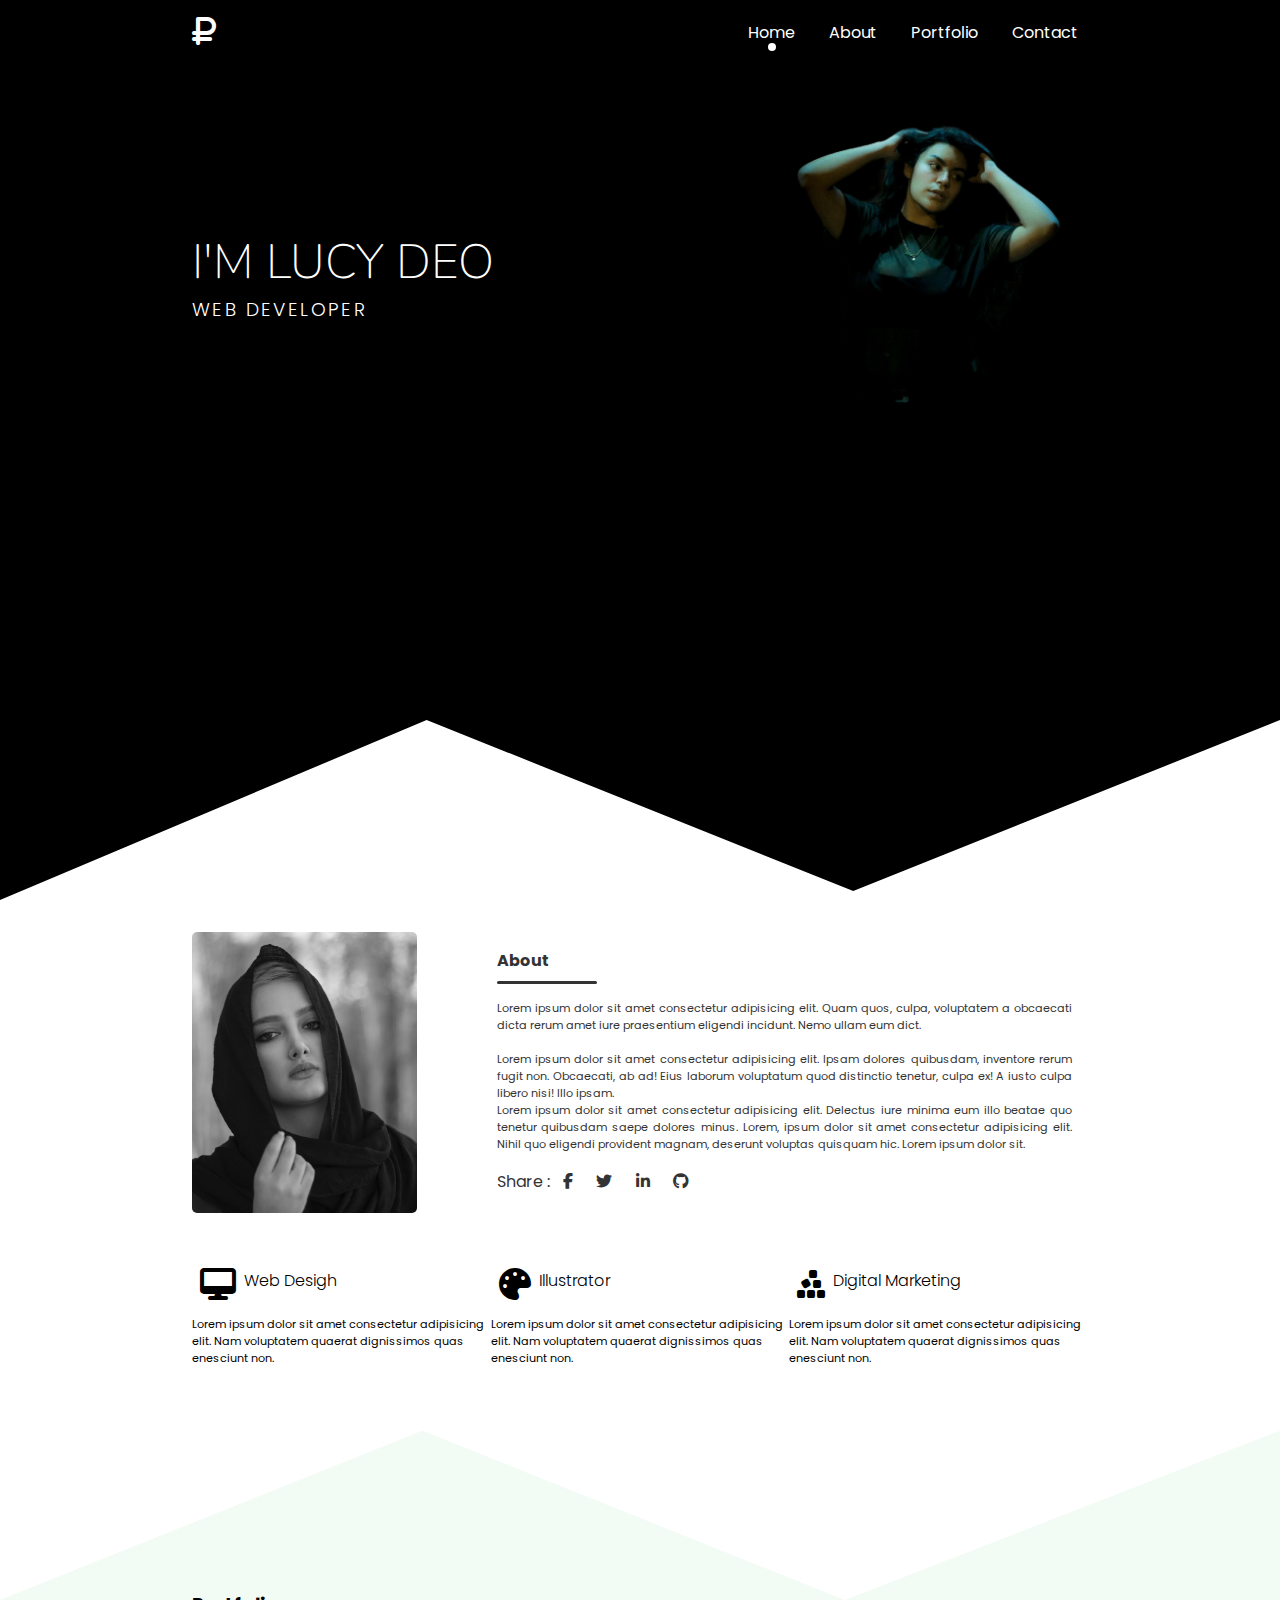
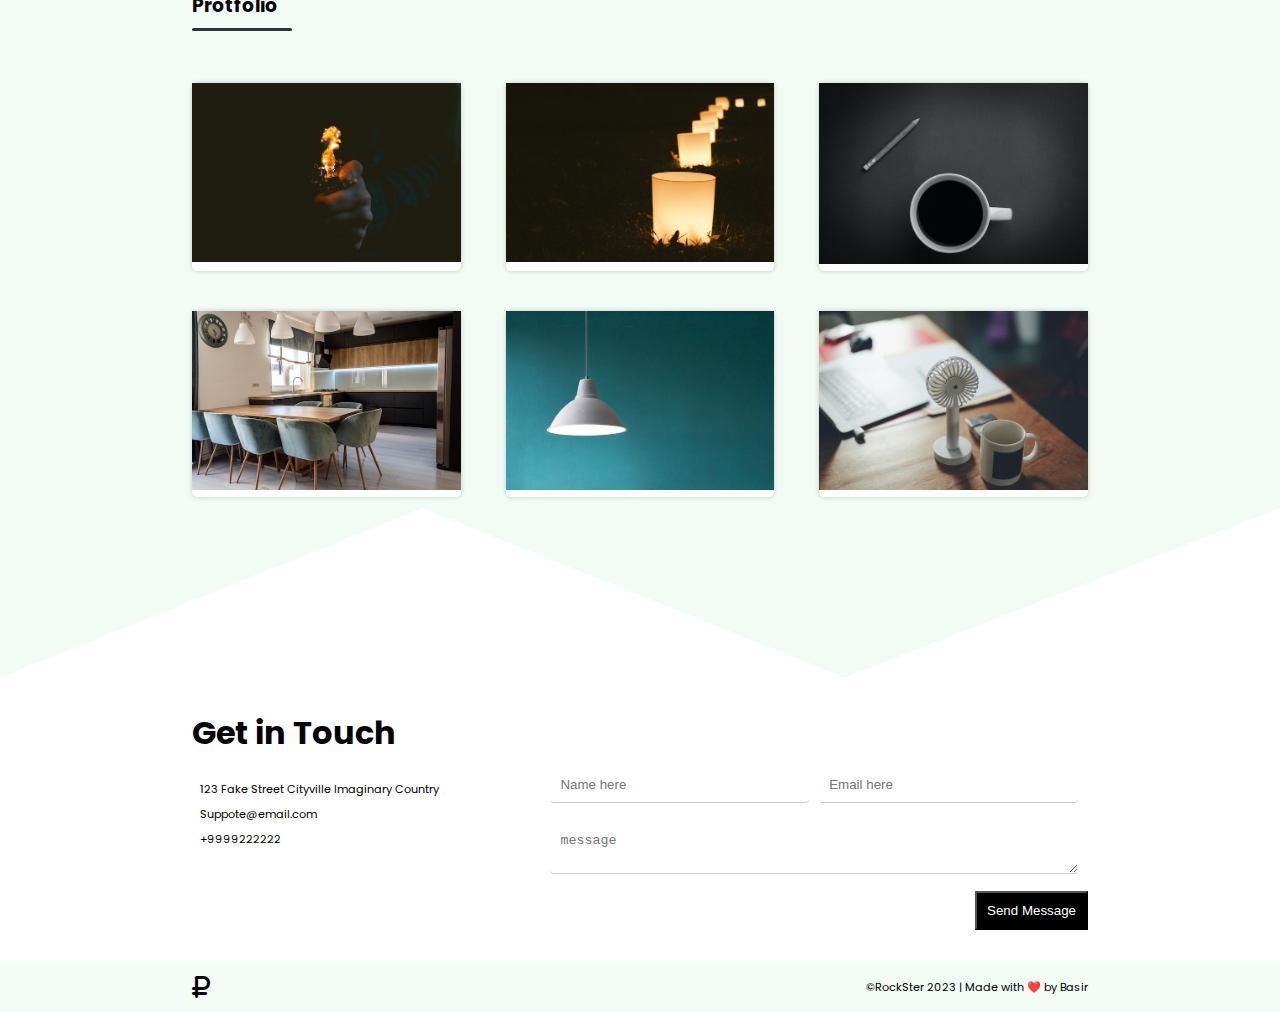
==== index.html @ d9bcf78c "Working for resposiveness" ====
<!DOCTYPE html>
<html lang="en">
  <head>
    <meta charset="UTF-8" />
    <meta http-equiv="X-UA-Compatible" content="IE=edge" />
    <meta name="viewport" content="width=device-width, initial-scale=1.0" />
    <link
      rel="stylesheet"
      href="https://cdnjs.cloudflare.com/ajax/libs/font-awesome/6.4.0/css/all.min.css"
    />
    <link rel="stylesheet" href="style.css" />
    <title>Document</title>
  </head>
  <body>
    <div class="container">
      <header>
        <section class="header-container">
          <div class="header-content">
            <nav>
              <div class="logo">
                <i class="fa-solid fa-ruble-sign"></i>
              </div>
              <ul class="menu">
                <li><a href="#" class="active">Home</a></li>
                <li><a href="about.html">About</a></li>
                <li><a href="#">Portfolio</a></li>
                <li><a href="#">Contact</a></li>
              </ul>
            </nav>

            <!-- Banner -->
            <div class="banner">
              <div class="intro">
                <h1>I'M LUCY DEO</h1>
                <h3>WEB DEVELOPER</h3>
              </div>
              <div class="banner-img">
                <img src="images/image1.png" alt="" />
              </div>
            </div>
          </div>
        </section>
      </header>

      <main>
        <section class="about-container wide-padding">
          <div class="about-img">
            <img
              src="images/farshid-moghadam-kl19eQHULDE-unsplash.jpg"
              alt=""
            />
          </div>
          <div class="about-text">
            <h3>About</h3>
            <div class="line"></div>

            <p>
              Lorem ipsum dolor sit amet consectetur adipisicing elit. Quam
              quos, culpa, voluptatem a obcaecati dicta rerum amet iure
              praesentium eligendi incidunt. Nemo ullam eum dict. <br /><br />
              Lorem ipsum dolor sit amet consectetur adipisicing elit. Ipsam
              dolores quibusdam, inventore rerum fugit non. Obcaecati, ab ad!
              Eius laborum voluptatum quod distinctio tenetur, culpa ex! A iusto
              culpa libero nisi! Illo ipsam.<br />
              Lorem ipsum dolor sit amet consectetur adipisicing elit. Delectus
              iure minima eum illo beatae quo tenetur quibusdam saepe dolores
              minus. Lorem, ipsum dolor sit amet consectetur adipisicing elit.
              Nihil quo eligendi provident magnam, deserunt voluptas quisquam
              hic. Lorem ipsum dolor sit.
            </p>
            <div class="social-media">
              <span>Share :</span>
              <i class="fa-brands fa-facebook-f"></i>
              <i class="fa-brands fa-twitter"></i>
              <i class="fa-brands fa-linkedin-in"></i>
              <i class="fa-brands fa-github"></i>
            </div>
          </div>
        </section>

      
       <section class="services wide-padding">
          <div class="services-column">
            <div class="service">
              <h3><i class="fa-solid fa-desktop"></i>Web Desigh</h3>
              <p>
                Lorem ipsum dolor sit amet consectetur adipisicing elit. Nam
                voluptatem quaerat dignissimos quas enesciunt non.
              </p>
            </div>
            <div class="service">
              <h3><i class="fa-solid fa-palette"></i>Illustrator</h3>
              <p>
                Lorem ipsum dolor sit amet consectetur adipisicing elit. Nam
                voluptatem quaerat dignissimos quas enesciunt non.
              </p>
            </div>
            <div class="service">
              <h3>
                <i class="fa-solid fa-cubes-stacked"></i>Digital Marketing
              </h3>
              <p>
                Lorem ipsum dolor sit amet consectetur adipisicing elit. Nam
                voluptatem quaerat dignissimos quas enesciunt non.
              </p>
            </div>
          </div>
        </section>
       
         <section class="Protfolio-section">
          <div class="protfolio wide-padding">
            <h3>Protfolio</h3>
            <div class="line"></div>
            <div class="card-container">
              <div class="row">
                <div class="card">
                  <img src="images/p-image6.jpg" alt="" />
                </div>
                <div class="card">
                  <img src="images/p-image5.jpg" alt="" />
                </div>
                <div class="card">
                  <img src="images/p-image4.jpg" alt="" />
                </div>
              </div>
              <div class="row">
                <div class="card">
                  <img src="images/p-image3.jpg" alt="" />
                </div>
                <div class="card">
                  <img src="images/p-image2.jpg" alt="" />
                </div>
                <div class="card">
                  <img src="images/p-image-1.jpg" alt="" />
                </div>
              </div>
            </div>
          </div>
        </section>

      <section class="contact-section wide-padding">
          <h1>Get in Touch</h1>
          <div class="contact-content">
            <div class="address">
              <p>123 Fake Street Cityville Imaginary Country</p>
              <p>Suppote@email.com</p>
              <p>+9999222222</p>
            </div>

            <div class="contact-from">
              <form>
                <div class="form-row">
                  <div class="form-group">
                    <input
                      type="text"
                      id="name"
                      name="name"
                      required
                      placeholder="Name here"
                    />
                  </div>
                  <div class="form-group">
                    <input
                      type="email"
                      id="email"
                      name="email"
                      required
                      placeholder="Email here"
                    />
                  </div>
                </div>
                <div class="form-group">
                  <textarea
                    id="message"
                    name="message"
                    required
                    placeholder="message"
                  ></textarea>
                </div>
                <button class="btn">Send Message</button>
              </form>
            </div>
          </div>
        </section>
      </main>

      <footer>
        <div class="footer-content wide-padding">
          <i class="fa-solid fa-ruble-sign"></i>
          <p>&copy;RockSter 2023 | Made with ❤️ by Basir</p>
        </div>
      </footer>
    </div> 

    <script src="script.js"></script>
  </body>
</html>
---- style.css ----
@import url("https://fonts.googleapis.com/css2?family=Lato&family=Montserrat&family=Nunito&family=Open+Sans&family=Poppins&family=Roboto&display=swap");

/* font-family: 'Lato', sans-serif;
font-family: 'Montserrat', sans-serif;
font-family: 'Nunito', sans-serif;
font-family: 'Open Sans', sans-serif;
font-family: 'Poppins', sans-serif;
font-family: 'Roboto', sans-serif; */

* {
  margin: 0;
  padding: 0;
  box-sizing: border-box;
}
body {
  font-family: "Poppins", sans-serif;
  overflow-x: hidden;
}

.wide-padding {
  padding: 0 15%;
}

.header-container {
  background-color: #000;
  height: 100vh;
  width: 100vw;
  clip-path: polygon(
    50% 0%,
    100% 0,
    100% 35%,
    100% 80%,
    66.66% 99%,
    33.33% 80%,
    0 100%,
    0% 70%,
    0% 35%,
    0 0
  );
}

.header-content {
  padding: 0 15%;
  color: #fff;
}
/* navbar */

nav {
  background-color: #000;
  height: 50px;
  display: flex;
  align-items: center;
  justify-content: space-between;
  padding: 2rem 0;
}

.logo {
  font-size: 2rem;
}

.menu li {
  display: inline-block;
  margin-left: 10px;
  position: relative;
}

.menu li:first-child {
  margin-left: 0;
}

.menu li a {
  color: #fff;
  text-decoration: none;
  padding: 10px;
}

.menu li a.active::after {
  content: "";
  width: 8px;
  height: 8px;
  background-color: #fff;
  border-radius: 50%;
  position: absolute;
  bottom: -4px;
  left: 50%;
  top: 95%;
  transform: translateX(-50%);
}

/* Intro */
.banner {
  display: flex;
  justify-content: space-between;
  align-items: center;
}

.banner h1 {
  font-family: "Nunito", sans-serif;
  font-weight: 100;
  font-size: 3rem;
}

.banner h3 {
  font-weight: 300;
  letter-spacing: 0.15rem;
}

.banner-img {
  max-width: 35%;
}

.banner-img img {
  width: 100%;
}

/* About-section */

.about-container {
  display: flex;
  margin: 2rem 0;
}

.line {
  width: 100px;
  height: 3px;
  background-color: #333;
  border-radius: 100px;
  margin: 0.5rem 0 1rem 0;
}

.about-img {
  max-width: 100%;
  border-radius: 10px;
  display: inline-block;
}

.about-img img {
  max-width: 100%;
  border-radius: 5px;
  height: auto;
  box-shadow: 0 30px 4px rgba(243, 251, 245, 0, 4);
}

.about-text {
  margin-left: 4rem;
  font-size: 0.7rem;
  color: #333;
  text-align: justify;
  padding: 1rem;
}

.about-text h3 {
  font-size: 1rem;
}

.social-media {
  font-size: 1rem;
  margin-top: 1rem;
}

.social-media i {
  margin: 0 0.6rem;
}

/* Services */

.services-column {
  display: flex;
  justify-content: space-between;
}

.service {
  margin: 1rem 0;
  font-size: 0.7rem;
}

.service h3 {
  display: flex;
  font-size: 1rem;
  font-weight: 300;
}

.service h3 i {
  font-size: 2rem;
  margin: 0 0.5rem;
}
.service p {
  margin: 1rem 0;
}

/* Protfolio-Section */

.Protfolio-section {
  margin: 2rem 0;
  background-color: #f3fbf5;
  min-height: 60vh;
  display: flex;
  flex-direction: column;

  clip-path: polygon(
    33% 0,
    66% 20%,
    100% 0,
    100% 80%,
    66% 100%,
    33% 80%,
    0 100%,
    0 20%
  );
}

.protfolio {
  margin: 10rem 0 6rem 0;
}

.card-container {
  display: flex;
  flex-wrap: wrap;
  justify-content: center;
  padding: 1rem 0 4rem 0;
}

.row {
  display: flex;
  justify-content: space-between;
}

.card {
  width: calc(30%);
  background-color: #fff;
  border-radius: 5px;
  box-shadow: 0 0 5px rgba(0, 0, 0, 0.2);
  margin: 20px 0;
}

.card img {
  max-width: 100%;
}

/* CONTACT  */
.contact-section {
  margin: 2rem 0;
}
.contact-content {
  display: flex;
}
.address {
  margin: 1rem 0;
  min-width: 40%;
}
.address p {
  font-size: 0.7rem;
  margin: 0.5rem;
}
.contact-from {
  width: 60%;
}

.form-row {
  display: flex;
  justify-content: space-between;
}

.form-group {
  flex: 1;
  margin-right: 10px;
}

input,
textarea {
  width: 100%;
  padding: 10px;
  border: none;
  border-bottom: 1px solid #ccc;
  border-radius: 4px;
  outline: none;
  margin: 10px 0;
}
input,
textarea:focus {
  width: 100%;
  padding: 10px;
  border: none;
  border-bottom: 1px solid #ccc;
  border-radius: 4px;
}

.btn {
  background-color: #000;
  float: right;
  color: #fff;
  outline: none;
  padding: 10px;
}

/* footer  */
footer {
  background-color: #f3fbf5;
}
.footer-content {
  min-height: 50px;
  display: flex;
  justify-content: space-between;
  align-items: center;
}

.footer-content p {
  font-size: 0.7rem;
}
.footer-content i {
  font-size: 1.5rem;
}

@media only screen and (max-width: 576px){
  .wide-padding {
    padding: 0 5%;
  }
  .header-container {
    height: 100%;
    width: 100%;
   
  }
  .card {
    width: 100%;
    margin: 0px 0;
  }
  .banner ,.about-container, .services-column, .row, .contact-content, .form-row{
   flex-direction: column;
  }

  .about-text {
    margin:0;
    padding: 0;
    margin-top: 1rem;
  }
  /* ME 
   */
   .Protfolio-section{
   clip-path: none;
   margin: 0;
   padding: 0;
   }
   .protfolio{
    margin: 1rem;
   }

  
}
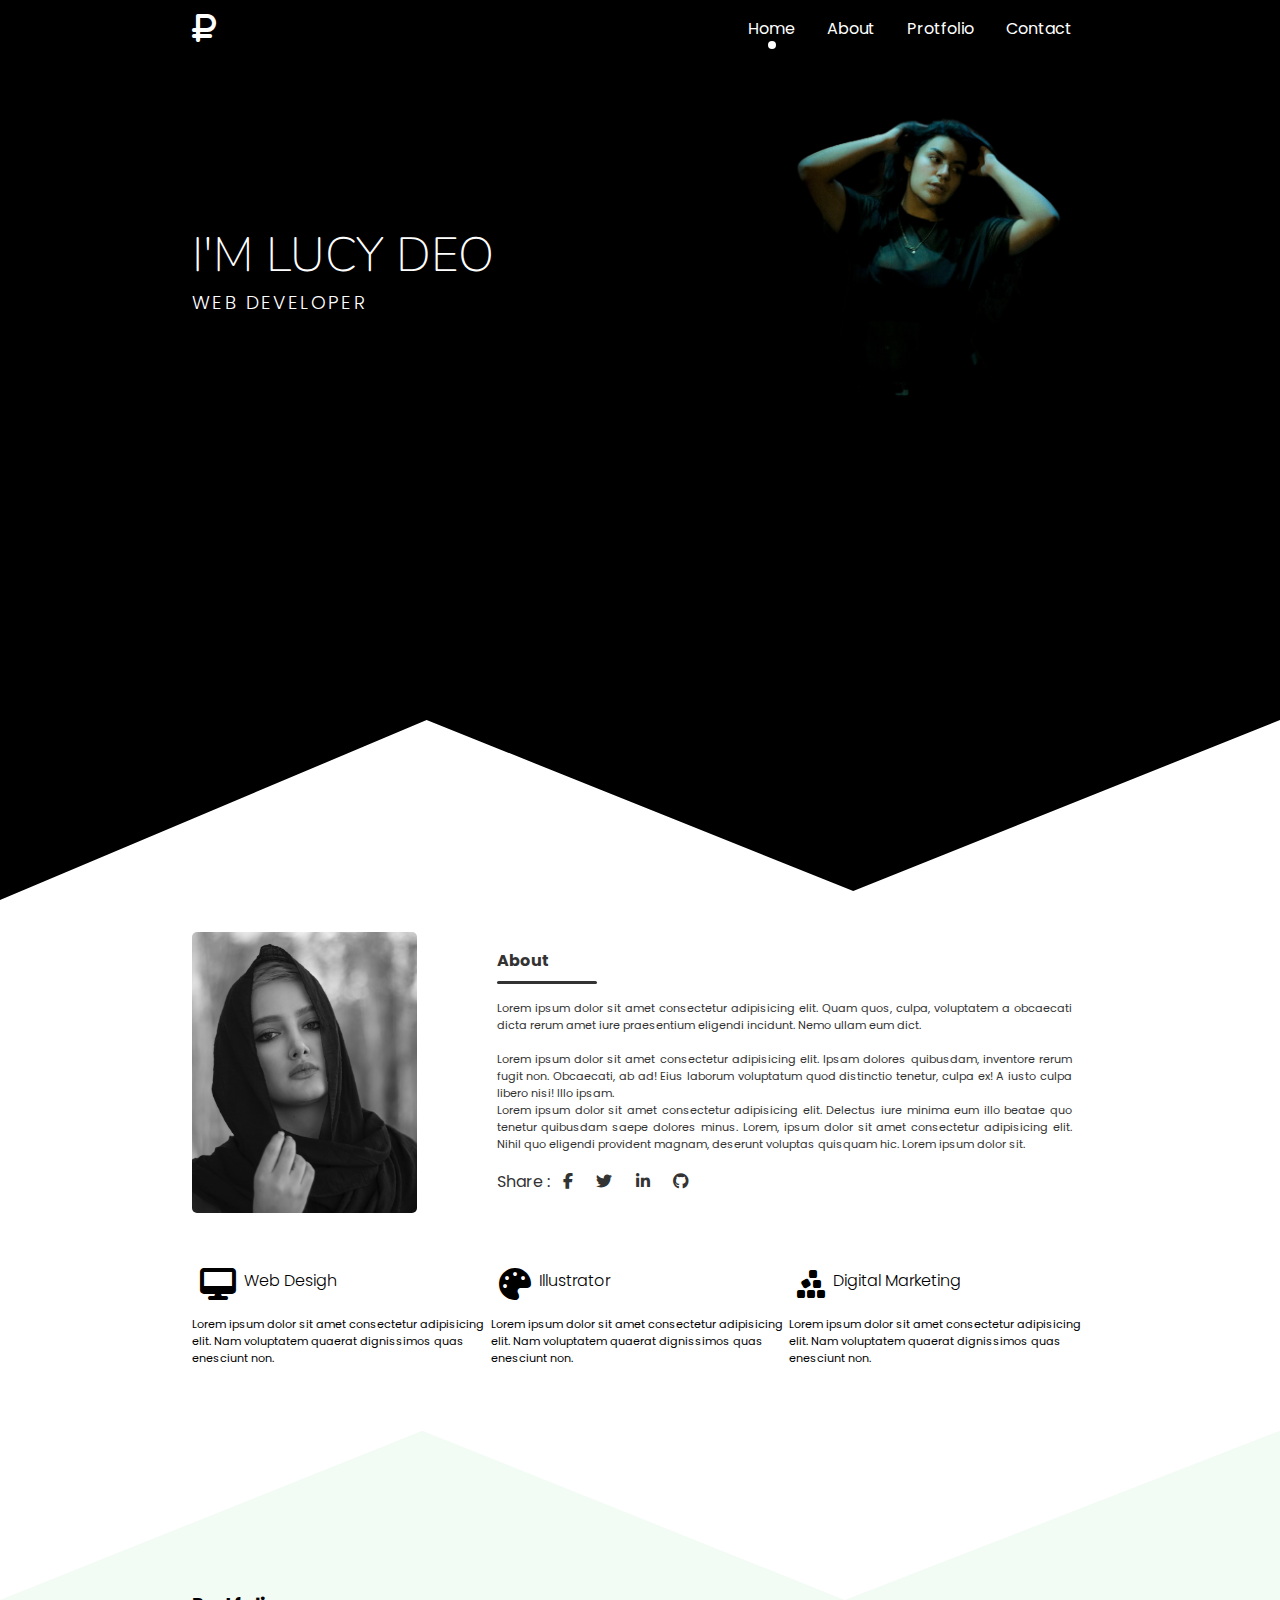
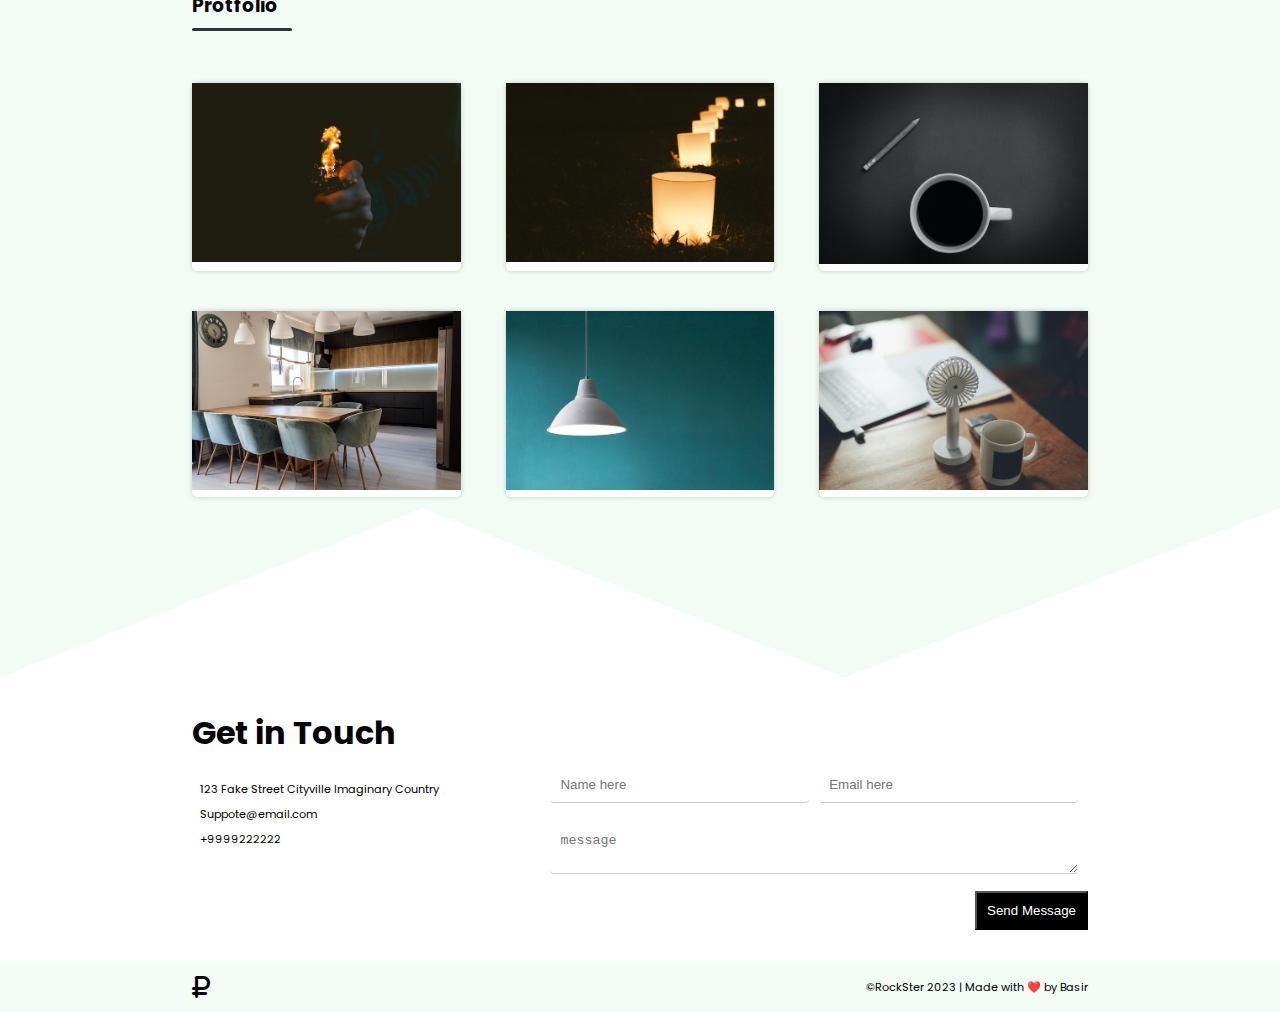
==== commit 824cf053: "done for now" ====
--- a/index.html
+++ b/index.html
@@ -16,22 +16,29 @@
       <header>
         <section class="header-container">
           <div class="header-content">
-            <nav>
+            <nav class="navbar">
+              <!-- LOGO -->
               <div class="logo">
                 <i class="fa-solid fa-ruble-sign"></i>
               </div>
-              <ul class="menu">
-                <li><a href="#" class="active">Home</a></li>
-                <li><a href="about.html">About</a></li>
-                <li><a href="#">Portfolio</a></li>
-                <li><a href="#">Contact</a></li>
+              <ul class="nav-links">
+                <!-- USING CHECKBOX HACK -->
+                <input type="checkbox" id="checkbox_toggle" />
+                <label for="checkbox_toggle" class="hamburger">&#9776;</label>
+                <div class="menu">
+                  <li><a href="/" class="active">Home</a></li>
+                  <li><a href="#about">About</a></li>
+
+                  <li><a href="#protfolio">Protfolio</a></li>
+                  <li><a href="#contact">Contact</a></li>
+                </div>
               </ul>
             </nav>
 
             <!-- Banner -->
             <div class="banner">
               <div class="intro">
-                <h1>I'M LUCY DEO</h1>
+                <h1>I'M <span class="name">LUCY DEO</span></h1>
                 <h3>WEB DEVELOPER</h3>
               </div>
               <div class="banner-img">
@@ -43,7 +50,7 @@
       </header>
 
       <main>
-        <section class="about-container wide-padding">
+        <section class="about-container wide-padding" id="about">
           <div class="about-img">
             <img
               src="images/farshid-moghadam-kl19eQHULDE-unsplash.jpg"
@@ -78,8 +85,7 @@
           </div>
         </section>
 
-      
-       <section class="services wide-padding">
+        <section class="services wide-padding">
           <div class="services-column">
             <div class="service">
               <h3><i class="fa-solid fa-desktop"></i>Web Desigh</h3>
@@ -106,8 +112,8 @@
             </div>
           </div>
         </section>
-       
-         <section class="Protfolio-section">
+
+        <section class="Protfolio-section" id="protfolio">
           <div class="protfolio wide-padding">
             <h3>Protfolio</h3>
             <div class="line"></div>
@@ -138,7 +144,7 @@
           </div>
         </section>
 
-      <section class="contact-section wide-padding">
+        <section class="contact-section wide-padding" id="contact">
           <h1>Get in Touch</h1>
           <div class="contact-content">
             <div class="address">
@@ -190,7 +196,7 @@
           <p>&copy;RockSter 2023 | Made with ❤️ by Basir</p>
         </div>
       </footer>
-    </div> 
+    </div>
 
     <script src="script.js"></script>
   </body>
--- a/style.css
+++ b/style.css
@@ -6,20 +6,43 @@
 font-family: 'Open Sans', sans-serif;
 font-family: 'Poppins', sans-serif;
 font-family: 'Roboto', sans-serif; */
-
+/* Utility */
 * {
   margin: 0;
   padding: 0;
   box-sizing: border-box;
 }
+
+a {
+  text-decoration: none;
+}
+
+li {
+  list-style: none;
+}
+.line {
+  width: 100px;
+  height: 3px;
+  background-color: #333;
+  border-radius: 100px;
+  margin: 0.5rem 0 1rem 0;
+}
+
+.wide-padding {
+  padding: 0 15%;
+}
+
+html{
+  scroll-behavior: smooth;
+}
+
 body {
   font-family: "Poppins", sans-serif;
   overflow-x: hidden;
 }
 
-.wide-padding {
-  padding: 0 15%;
-}
+
+/* Hrader Container  */
 
 .header-container {
   background-color: #000;
@@ -44,34 +67,30 @@
   color: #fff;
 }
 /* navbar */
-
-nav {
+.navbar {
+  display: flex;
+  align-items: center;
+  justify-content: space-between;
   background-color: #000;
-  height: 50px;
-  display: flex;
-  align-items: center;
-  justify-content: space-between;
-  padding: 2rem 0;
+  color: #fff;
+}
+
+.nav-links a {
+  color: #fff;
 }
 
 .logo {
   font-size: 2rem;
 }
 
+.menu {
+  display: flex;
+  font-size: 1rem;
+}
+
 .menu li {
-  display: inline-block;
-  margin-left: 10px;
   position: relative;
-}
-
-.menu li:first-child {
-  margin-left: 0;
-}
-
-.menu li a {
-  color: #fff;
-  text-decoration: none;
-  padding: 10px;
+  margin: 1rem;
 }
 
 .menu li a.active::after {
@@ -81,10 +100,21 @@
   background-color: #fff;
   border-radius: 50%;
   position: absolute;
-  bottom: -4px;
   left: 50%;
-  top: 95%;
+  top: 100%;
   transform: translateX(-50%);
+}
+
+/* BURGER MENU */
+
+input[type="checkbox"] {
+  display: none;
+}
+
+.hamburger {
+  display: none;
+  font-size: 24px;
+  user-select: none;
 }
 
 /* Intro */
@@ -99,6 +129,9 @@
   font-weight: 100;
   font-size: 3rem;
 }
+.name {
+  white-space: nowrap;
+}
 
 .banner h3 {
   font-weight: 300;
@@ -118,14 +151,6 @@
 .about-container {
   display: flex;
   margin: 2rem 0;
-}
-
-.line {
-  width: 100px;
-  height: 3px;
-  background-color: #333;
-  border-radius: 100px;
-  margin: 0.5rem 0 1rem 0;
 }
 
 .about-img {
@@ -311,38 +336,93 @@
   font-size: 1.5rem;
 }
 
-@media only screen and (max-width: 576px){
+@media only screen and (max-width: 600px) {
   .wide-padding {
     padding: 0 5%;
+  }
+
+  .about-container,
+  .services-column,
+  .row,
+  .contact-content,
+  .form-row {
+    flex-direction: column;
+  }
+
+  .about-container{
+    margin-top: 5rem;
+    margin-bottom: 2rem;
+  }
+
+  .menu {
+    display: none;
+    position: absolute;
+    background-color: #000;
+    right: 0;
+    left: 0;
+    text-align: center;
+    padding: 15px 0;
+  }
+
+  .menu li + li {
+    margin-top: 7px;
+  }
+
+  .menu li a.active::after {
+    display: none;
+  }
+
+  input[type="checkbox"]:checked ~ .menu {
+    display: block;
+  }
+
+  .hamburger {
+    display: block;
   }
   .header-container {
     height: 100%;
     width: 100%;
-   
   }
   .card {
     width: 100%;
     margin: 0px 0;
   }
-  .banner ,.about-container, .services-column, .row, .contact-content, .form-row{
-   flex-direction: column;
-  }
+  .banner {
+    display: flex;
+    justify-content: center;
+    min-height: 50vh;
+    align-items: center;
+    text-align: center;
+    justify-content: center;
+  }
+
+  .banner-img {
+    display: none;
+  }
+  .intro {
+    margin-bottom: 6rem;
+  }
+
+ 
 
   .about-text {
-    margin:0;
+    margin: 0;
     padding: 0;
     margin-top: 1rem;
   }
-  /* ME 
-   */
-   .Protfolio-section{
-   clip-path: none;
-   margin: 0;
-   padding: 0;
-   }
-   .protfolio{
+
+  .Protfolio-section {
+    clip-path: none;
+    margin: 0;
+    padding: 0;
+  }
+  .protfolio {
     margin: 1rem;
-   }
-
-  
-}
+  }
+
+  .contact-from {
+    width: 100%;
+  }
+
+
+}
